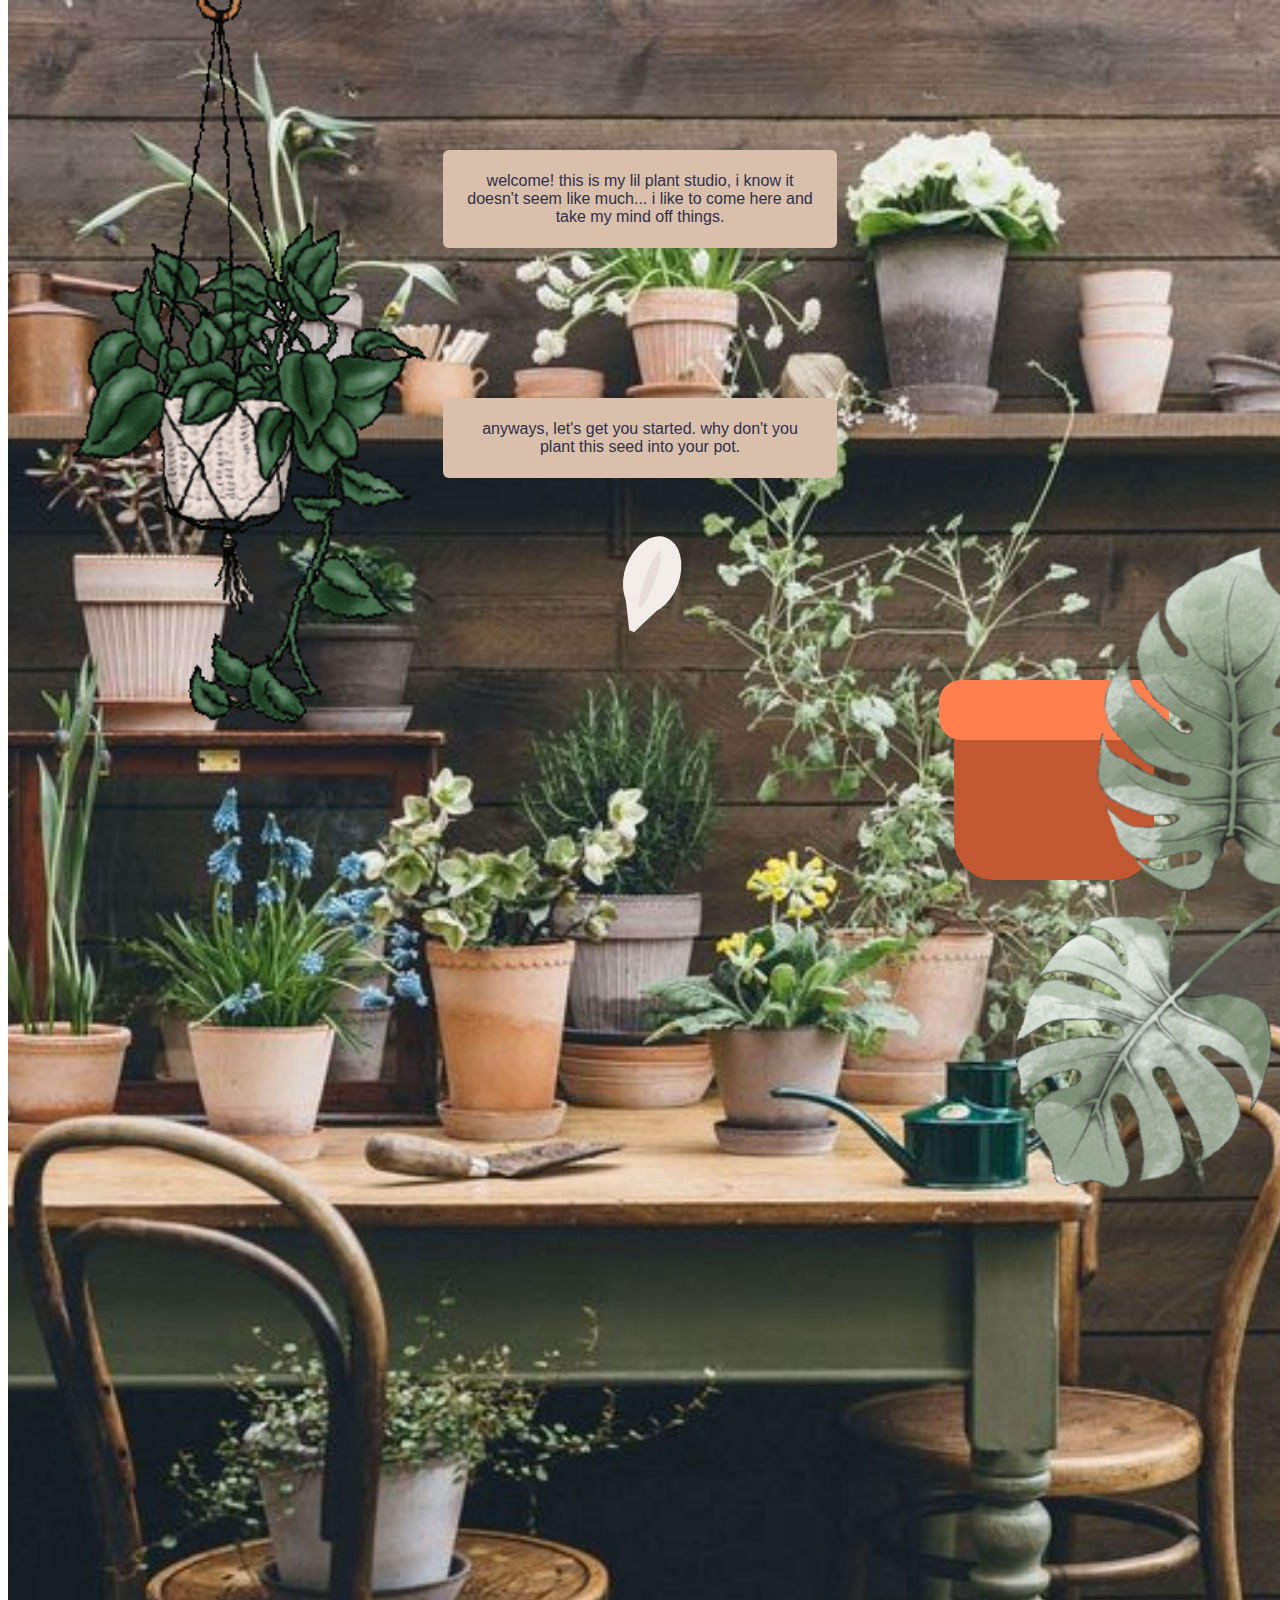
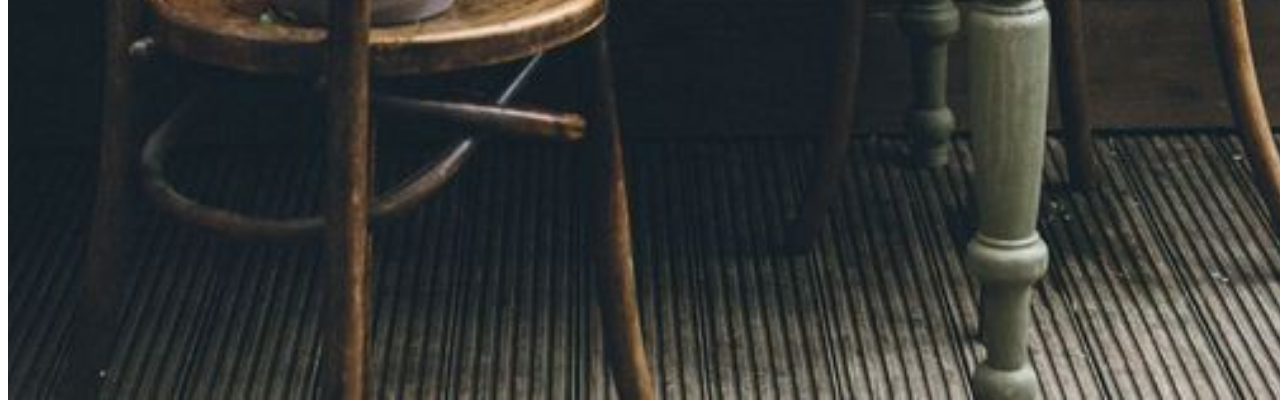
==== plantroom.html @ 611d4aaf "Added room 2+3_plant studio & window sill" ====
<html lang="en">
<head>
    <meta charset="UTF-8">
    <meta name="viewport" content="width=device-width, initial-scale=1.0">
    <title>self care garden</title>
    <link rel="stylesheet" href=CSS/style2.css>
</head>
<body>
    
<img src=Images/planting-desk.jpg id="background">

    <div class=plant>
        <div id="pot"></div> 
        <div id="rim"></div> 
    </div>

<img src="Images/animated-pothos.gif" id=pothos>
<img src="Images/monstera.gif" id=monstera>
    
    <p>welcome! this is my lil plant studio, i know it doesn't seem like much... i like to come here and take my mind off things.</p>
    
    <p>anyways, let's get you started. why don't you plant this seed into your pot. </p>

<a href="plantroom_2.html">
    <div class=seed>
        <svg class=seed_top></svg>
        <svg class=seed_bot></svg>
        <svg class=seed_shad></svg>
    </div>
</a>

</body>
</html>
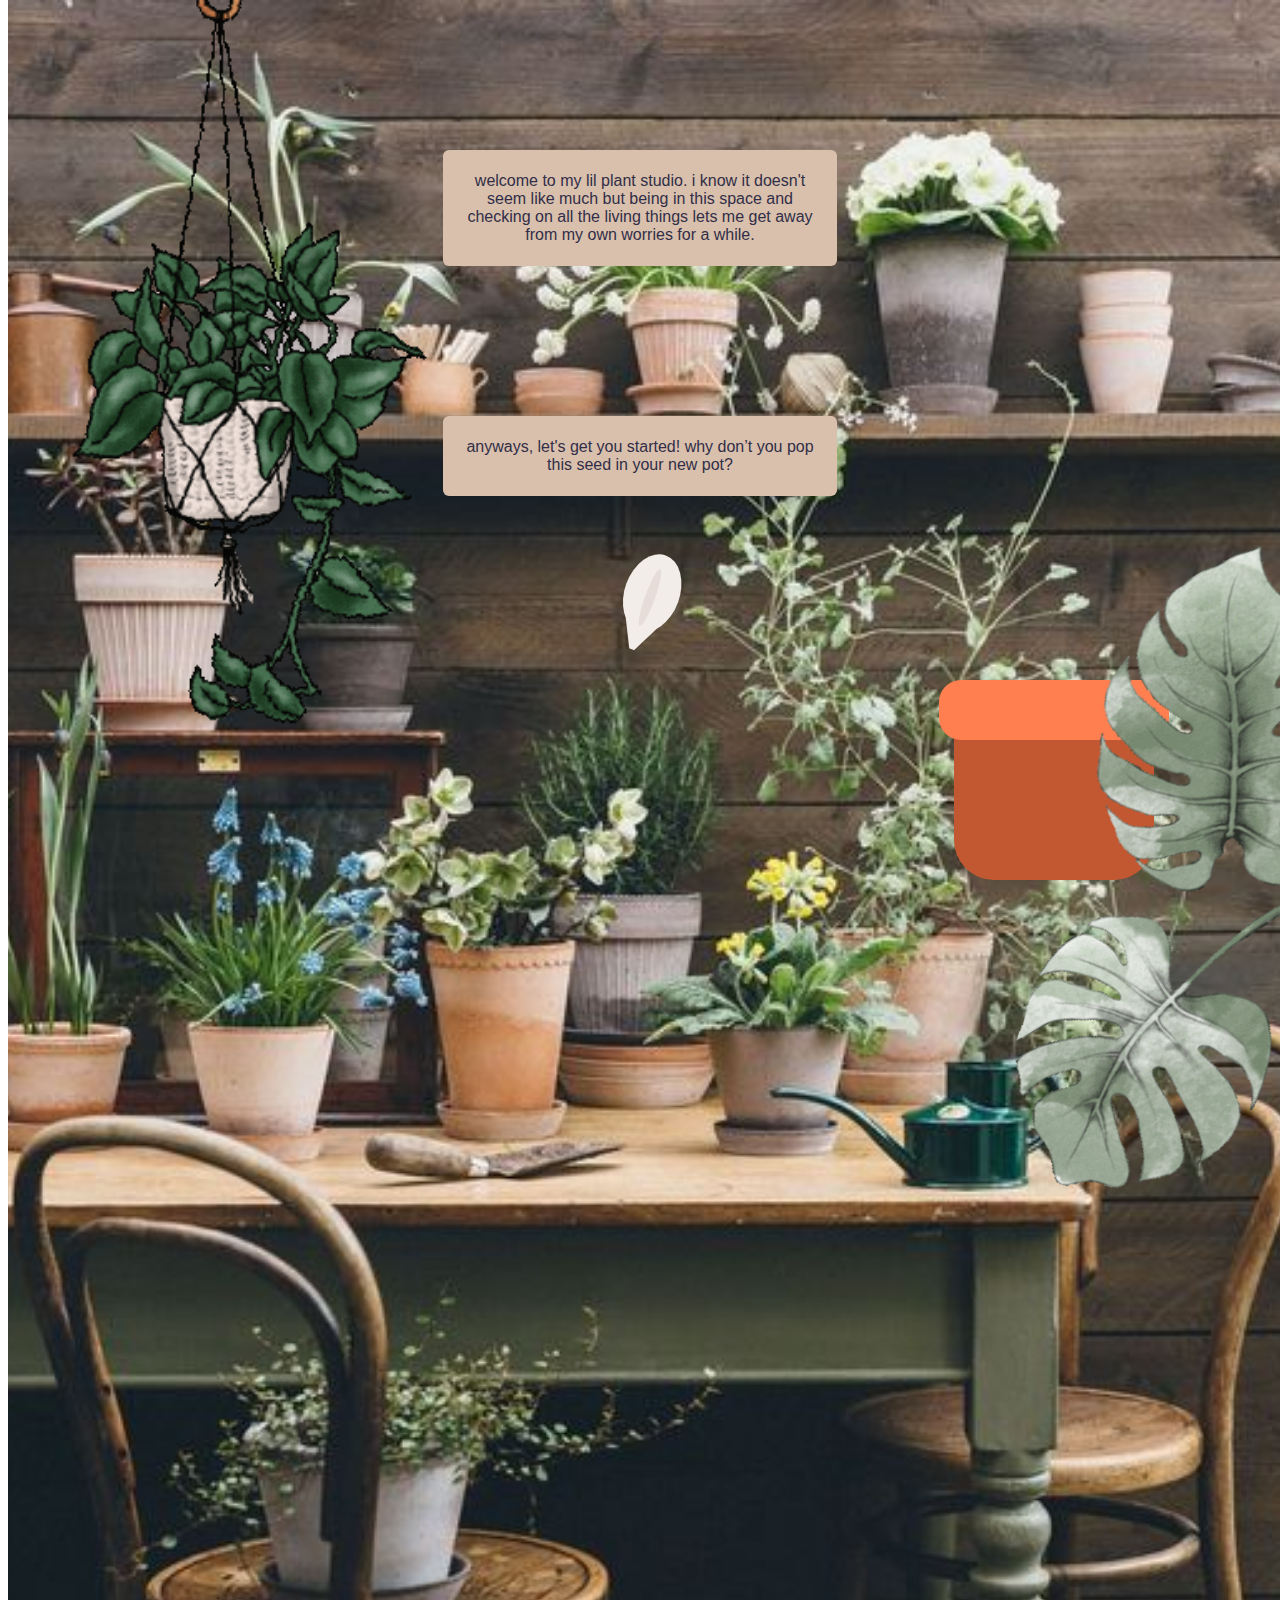
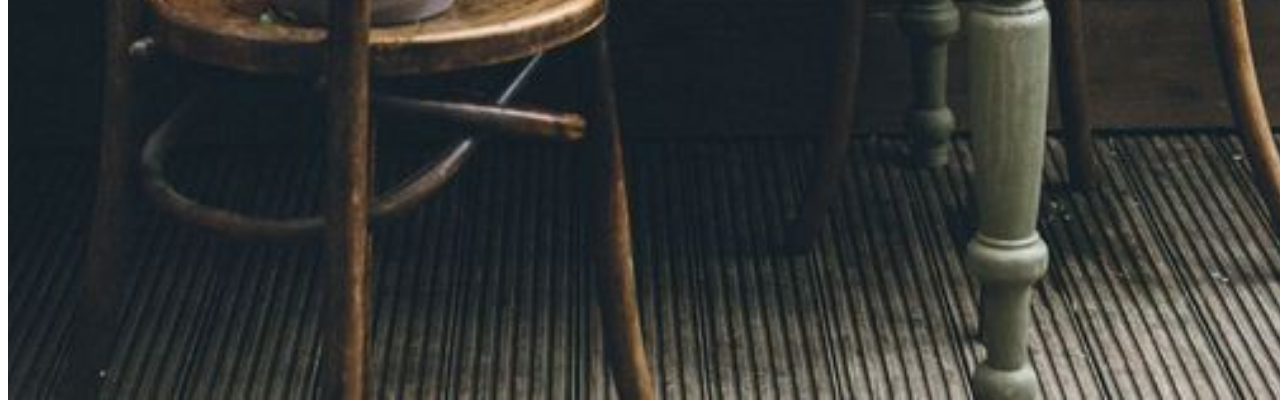
==== commit 48e118de: "adding final pages - interaction troubleshooting" ====
--- a/plantroom.html
+++ b/plantroom.html
@@ -4,9 +4,14 @@
     <meta name="viewport" content="width=device-width, initial-scale=1.0">
     <title>self care garden</title>
     <link rel="stylesheet" href=CSS/style2.css>
+    <!--
+    <script src="https://code.jquery.com/jquery-3.5.1.min.js" integrity="sha256-9/aliU8dGd2tb6OSsuzixeV4y/faTqgFtohetphbbj0=" crossorigin="anonymous"></script>
+    <script src="JS/jquery.js"></script>
+    -->
 </head>
 <body>
-    
+
+
 <img src=Images/planting-desk.jpg id="background">
 
     <div class=plant>
@@ -17,9 +22,9 @@
 <img src="Images/animated-pothos.gif" id=pothos>
 <img src="Images/monstera.gif" id=monstera>
     
-    <p>welcome! this is my lil plant studio, i know it doesn't seem like much... i like to come here and take my mind off things.</p>
+    <p>welcome to my lil plant studio. i know it doesn't seem like much but being in this space and checking on all the living things lets me get away from my own worries for a while. </p>
     
-    <p>anyways, let's get you started. why don't you plant this seed into your pot. </p>
+    <p>anyways, let's get you started! why don’t you pop this seed in your new pot? </p>
 
 <a href="plantroom_2.html">
     <div class=seed>
